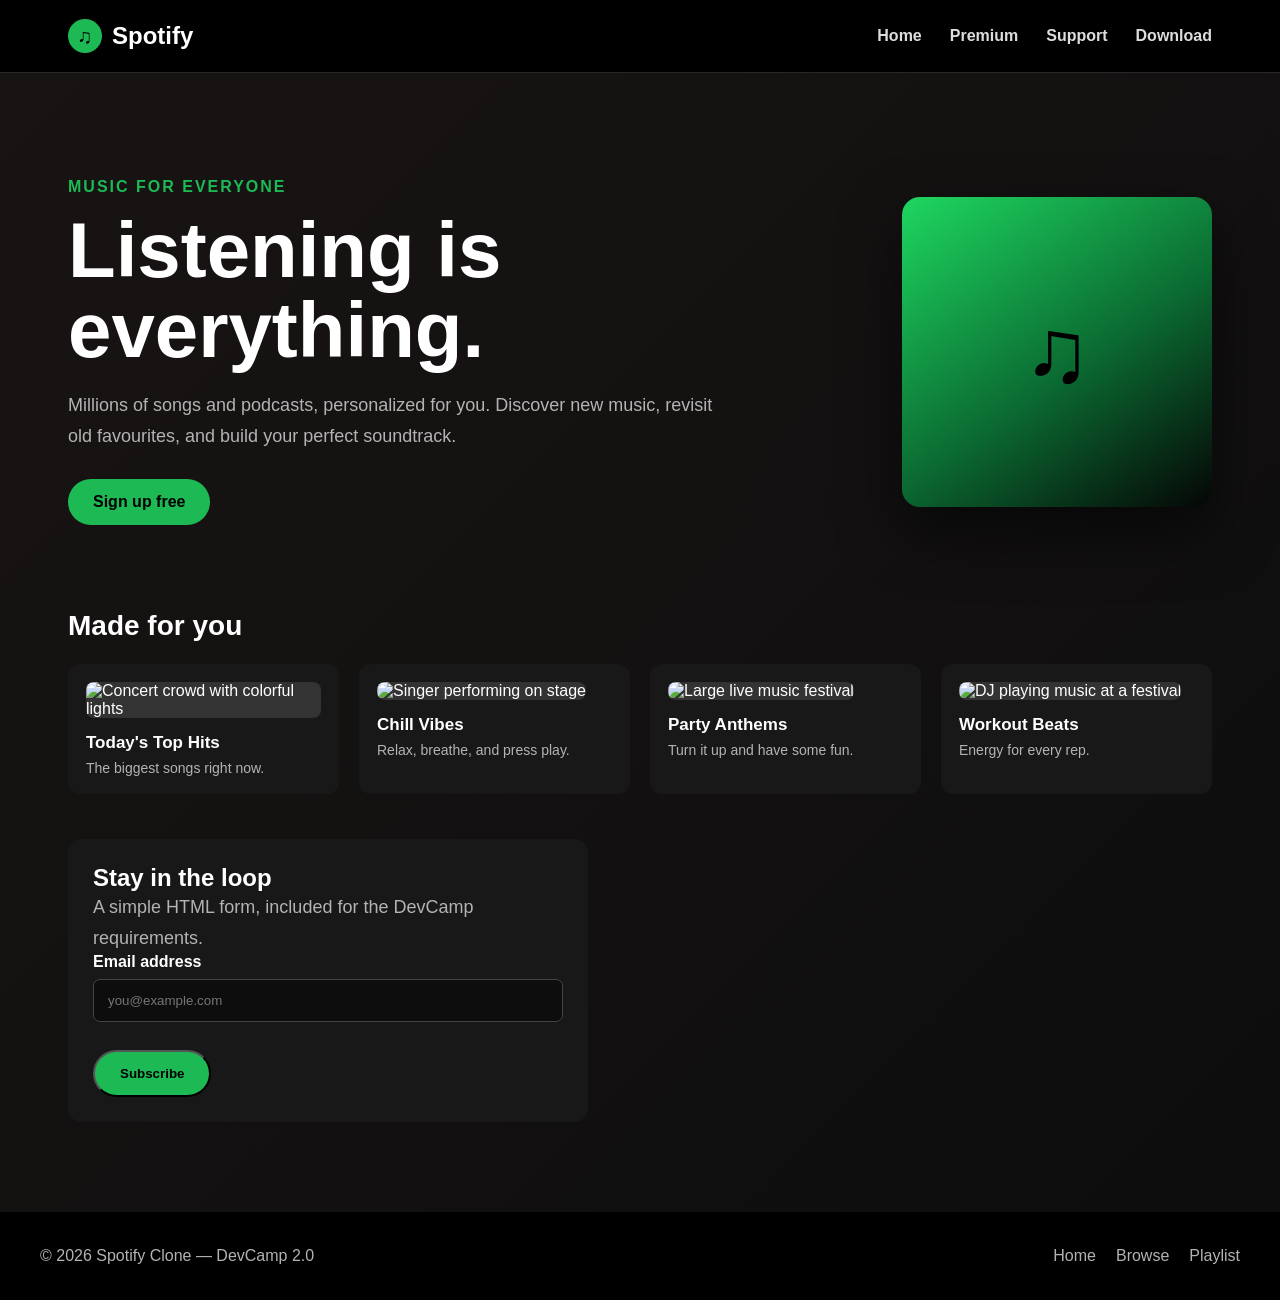
==== index.html @ c549fef0 "HELLO" ====
<!DOCTYPE html>
<html lang="en">
<head><meta charset="UTF-8"><meta name="viewport" content="width=device-width,initial-scale=1.0">
<title>Spotify Clone | Home</title><link rel="stylesheet" href="style.css"></head>
<body>
<header><nav class="navbar">
<a class="logo" href="index.html"><span class="logo-mark">♫</span>Spotify</a>
<div class="nav-links"><a href="index.html">Home</a><a href="browse.html">Premium</a><a href="browse.html">Support</a><a href="browse.html">Download</a></div>
</nav></header>
<main>
<section class="hero">
<div class="hero-copy"><div class="eyebrow">Music for everyone</div><h1>Listening is everything.</h1>
<p>Millions of songs and podcasts, personalized for you. Discover new music, revisit old favourites, and build your perfect soundtrack.</p>
<a class="btn" href="browse.html">Sign up free</a></div>
<div class="hero-art" aria-label="Spotify style artwork"><span>♫</span></div>
</section>
<section id="featured"><h2 class="section-title">Made for you</h2>
<div class="card-row">
<a class="card" href="playlist.html"><img class="cover" src="https://images.unsplash.com/photo-1514525253161-7a46d19cd819?auto=format&fit=crop&w=700&q=80" alt="Concert crowd with colorful lights"><h3>Today's Top Hits</h3><p>The biggest songs right now.</p></a>
<a class="card" href="playlist.html"><img class="cover" src="https://images.unsplash.com/photo-1516280440614-37939bbacd81?auto=format&fit=crop&w=700&q=80" alt="Singer performing on stage"><h3>Chill Vibes</h3><p>Relax, breathe, and press play.</p></a>
<a class="card" href="playlist.html"><img class="cover" src="https://images.unsplash.com/photo-1492684223066-81342ee5ff30?auto=format&fit=crop&w=700&q=80" alt="Large live music festival"><h3>Party Anthems</h3><p>Turn it up and have some fun.</p></a>
<a class="card" href="playlist.html"><img class="cover" src="https://images.unsplash.com/photo-1524368535928-5b5e00ddc76b?auto=format&fit=crop&w=700&q=80" alt="DJ playing music at a festival"><h3>Workout Beats</h3><p>Energy for every rep.</p></a>
</div></section>
<form action="#" method="get"><h2>Stay in the loop</h2><p class="page-intro">A simple HTML form, included for the DevCamp requirements.</p><label for="email">Email address</label><input id="email" name="email" type="email" placeholder="you@example.com" required><button class="btn" type="submit">Subscribe</button></form>
</main>
<footer><div class="footer-inner"><span>© 2026 Spotify Clone — DevCamp 2.0</span><div class="footer-links"><a href="index.html">Home</a><a href="browse.html">Browse</a><a href="playlist.html">Playlist</a></div></div></footer>
</body>
</html>
---- style.css ----
*{box-sizing:border-box;margin:0;padding:0}
:root{--green:#1DB954;--black:#191414;--dark:#121212;--card:#181818;--muted:#b3b3b3;--white:#fff}
body{font-family:Arial,Helvetica,sans-serif;background:linear-gradient(135deg,#191414,#0d0d0d);color:var(--white);min-height:100vh}
a{color:inherit;text-decoration:none}
header{background:#000;position:sticky;top:0;z-index:10;border-bottom:1px solid #282828}
.navbar{max-width:1200px;margin:auto;min-height:72px;padding:0 28px;display:flex;align-items:center;justify-content:space-between;gap:25px}
.logo{display:flex;align-items:center;gap:10px;font-size:24px;font-weight:800}
.logo-mark{width:34px;height:34px;border-radius:50%;background:var(--green);display:grid;place-items:center;color:#000;font-size:20px}
.nav-links{display:flex;align-items:center;gap:28px;font-weight:700}
.nav-links a{color:#ddd;transition:.2s}
.nav-links a:hover{color:var(--green)}
.nav-cta{background:var(--green);color:#000!important;padding:10px 18px;border-radius:999px}
main{max-width:1200px;margin:auto;padding:55px 28px 90px}
.hero{min-height:420px;display:flex;align-items:center;justify-content:space-between;gap:40px;padding:50px 0}
.hero-copy{max-width:650px}
.eyebrow{color:var(--green);font-weight:800;text-transform:uppercase;letter-spacing:2px;margin-bottom:15px}
h1{font-size:clamp(42px,7vw,78px);line-height:1.02;margin-bottom:20px}
.hero p,.page-intro{color:var(--muted);font-size:18px;line-height:1.7;max-width:650px}
.btn{display:inline-block;margin-top:28px;background:var(--green);color:#000;font-weight:800;padding:14px 25px;border-radius:999px;transition:.2s}
.btn:hover{transform:scale(1.04);background:#35e36d}
.hero-art{width:310px;height:310px;border-radius:18px;background:linear-gradient(145deg,#1ed760,#0b6b32 55%,#050505);display:grid;place-items:center;box-shadow:0 25px 60px #0008}
.hero-art span{font-size:90px;font-weight:900;color:#000}
.section-title{font-size:28px;margin:35px 0 22px}
.card-row,.genre-grid{display:flex;flex-wrap:wrap;gap:20px}
.card{background:var(--card);padding:18px;border-radius:12px;width:calc(25% - 15px);min-width:200px;transition:.25s}
.card:hover{background:#242424;transform:translateY(-5px)}
.cover{width:100%;aspect-ratio:1;border-radius:8px;object-fit:cover;background:#333}
.card h3{font-size:17px;margin-top:15px}
.card p{color:var(--muted);font-size:14px;margin-top:7px}
.genre{height:190px;display:flex;align-items:flex-end;padding:22px;border-radius:14px;overflow:hidden;position:relative;font-size:25px;font-weight:800}
.genre:after{content:"";position:absolute;inset:0;background:linear-gradient(transparent 25%,#0009)}
.genre span{position:relative;z-index:1}
.genre-pop{background:linear-gradient(135deg,#e94f9a,#5b2cff)}
.genre-hiphop{background:linear-gradient(135deg,#f5a623,#a00000)}
.genre-chill{background:linear-gradient(135deg,#25c6da,#2547a8)}
.genre-workout{background:linear-gradient(135deg,#73d216,#087a48)}
.genre-grid .genre{width:calc(50% - 10px)}
.playlist-header{display:flex;align-items:end;gap:30px;padding:35px 0}
.playlist-cover{width:250px;height:250px;border-radius:12px;object-fit:cover}
.playlist-info h1{font-size:55px;margin:8px 0}
.playlist-info p{color:var(--muted);line-height:1.6}
.play-btn{display:inline-block;background:var(--green);color:#000;font-weight:800;border-radius:999px;padding:13px 24px;margin-top:20px}
.track-table{width:100%;border-collapse:collapse;margin-top:25px;background:#151515;border-radius:12px;overflow:hidden}
.track-table th,.track-table td{text-align:left;padding:17px 18px;border-bottom:1px solid #292929}
.track-table th{color:var(--muted);font-size:13px;text-transform:uppercase;letter-spacing:1px}
.track-table tr:hover td{background:#202020}
.track-no{color:var(--muted);width:60px}
.duration{color:var(--muted);width:120px}
form{margin-top:45px;max-width:520px;background:var(--card);padding:25px;border-radius:14px}
label{display:block;margin-bottom:8px;font-weight:700}
input{width:100%;padding:13px 14px;border:1px solid #444;border-radius:7px;background:#0d0d0d;color:#fff}
footer{background:#000;padding:35px 28px;color:var(--muted)}
.footer-inner{max-width:1200px;margin:auto;display:flex;justify-content:space-between;gap:25px;flex-wrap:wrap}
.footer-links{display:flex;gap:20px;flex-wrap:wrap}
.footer-links a:hover{color:var(--green)}
#featured{scroll-margin-top:90px}
@media(max-width:760px){
 .navbar{padding:14px 18px;align-items:flex-start}.nav-links{gap:12px;font-size:13px;flex-wrap:wrap;justify-content:flex-end}.logo{font-size:19px}
 main{padding:35px 18px 70px}.hero{flex-direction:column;align-items:flex-start}.hero-art{width:230px;height:230px}.hero-art span{font-size:70px}
 .card{width:calc(50% - 10px);min-width:0}.genre-grid .genre{width:100%}
 .playlist-header{flex-direction:column;align-items:flex-start}.playlist-cover{width:210px;height:210px}.playlist-info h1{font-size:40px}
 .track-table th,.track-table td{padding:13px 8px;font-size:13px}
}
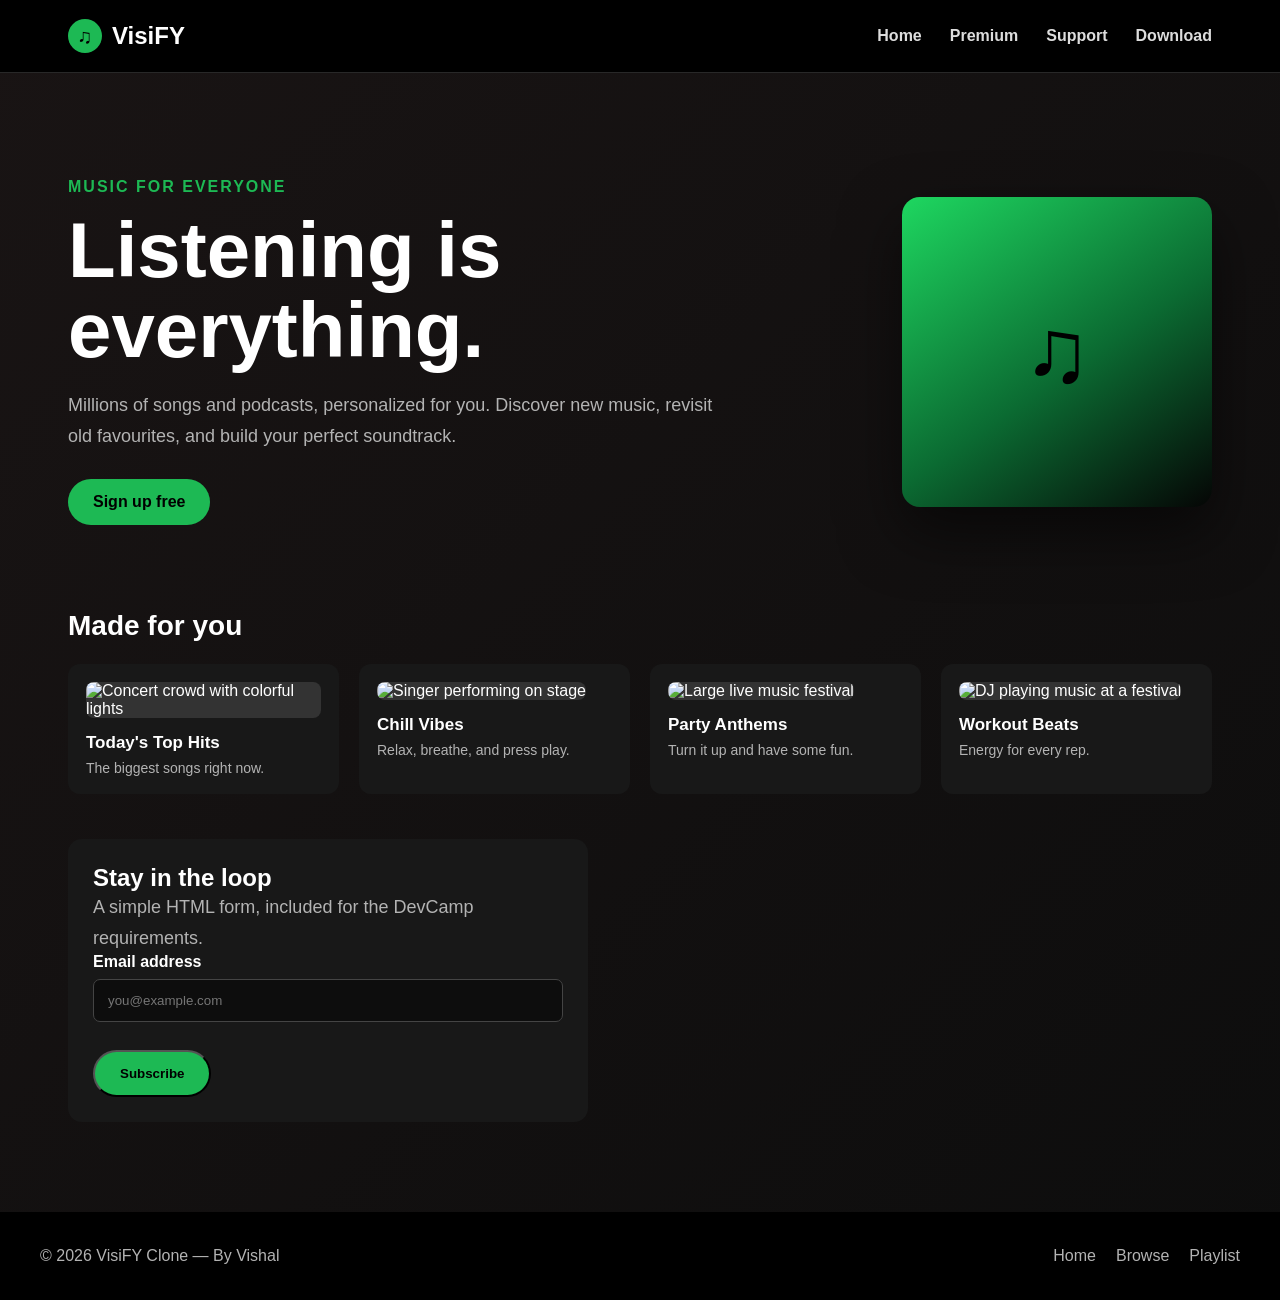
==== commit fb2d182d: "hello2" ====
--- a/index.html
+++ b/index.html
@@ -1,10 +1,11 @@
 <!DOCTYPE html>
 <html lang="en">
-<head><meta charset="UTF-8"><meta name="viewport" content="width=device-width,initial-scale=1.0">
-<title>Spotify Clone | Home</title><link rel="stylesheet" href="style.css"></head>
+<head>
+    <meta charset="UTF-8"><meta name="viewport" content="width=device-width,initial-scale=1.0">
+<title>VisiFY Clone | Home</title><link rel="stylesheet" href="style.css"></head>
 <body>
 <header><nav class="navbar">
-<a class="logo" href="index.html"><span class="logo-mark">♫</span>Spotify</a>
+<a class="logo" href="index.html"><span class="logo-mark">♫</span>VisiFY</a>
 <div class="nav-links"><a href="index.html">Home</a><a href="browse.html">Premium</a><a href="browse.html">Support</a><a href="browse.html">Download</a></div>
 </nav></header>
 <main>
@@ -12,7 +13,7 @@
 <div class="hero-copy"><div class="eyebrow">Music for everyone</div><h1>Listening is everything.</h1>
 <p>Millions of songs and podcasts, personalized for you. Discover new music, revisit old favourites, and build your perfect soundtrack.</p>
 <a class="btn" href="browse.html">Sign up free</a></div>
-<div class="hero-art" aria-label="Spotify style artwork"><span>♫</span></div>
+<div class="hero-art" aria-label="VisiFY style artwork"><span>♫</span></div>
 </section>
 <section id="featured"><h2 class="section-title">Made for you</h2>
 <div class="card-row">
@@ -23,6 +24,6 @@
 </div></section>
 <form action="#" method="get"><h2>Stay in the loop</h2><p class="page-intro">A simple HTML form, included for the DevCamp requirements.</p><label for="email">Email address</label><input id="email" name="email" type="email" placeholder="you@example.com" required><button class="btn" type="submit">Subscribe</button></form>
 </main>
-<footer><div class="footer-inner"><span>© 2026 Spotify Clone — DevCamp 2.0</span><div class="footer-links"><a href="index.html">Home</a><a href="browse.html">Browse</a><a href="playlist.html">Playlist</a></div></div></footer>
+<footer><div class="footer-inner"><span>© 2026 VisiFY Clone — By Vishal</span><div class="footer-links"><a href="index.html">Home</a><a href="browse.html">Browse</a><a href="playlist.html">Playlist</a></div></div></footer>
 </body>
 </html>
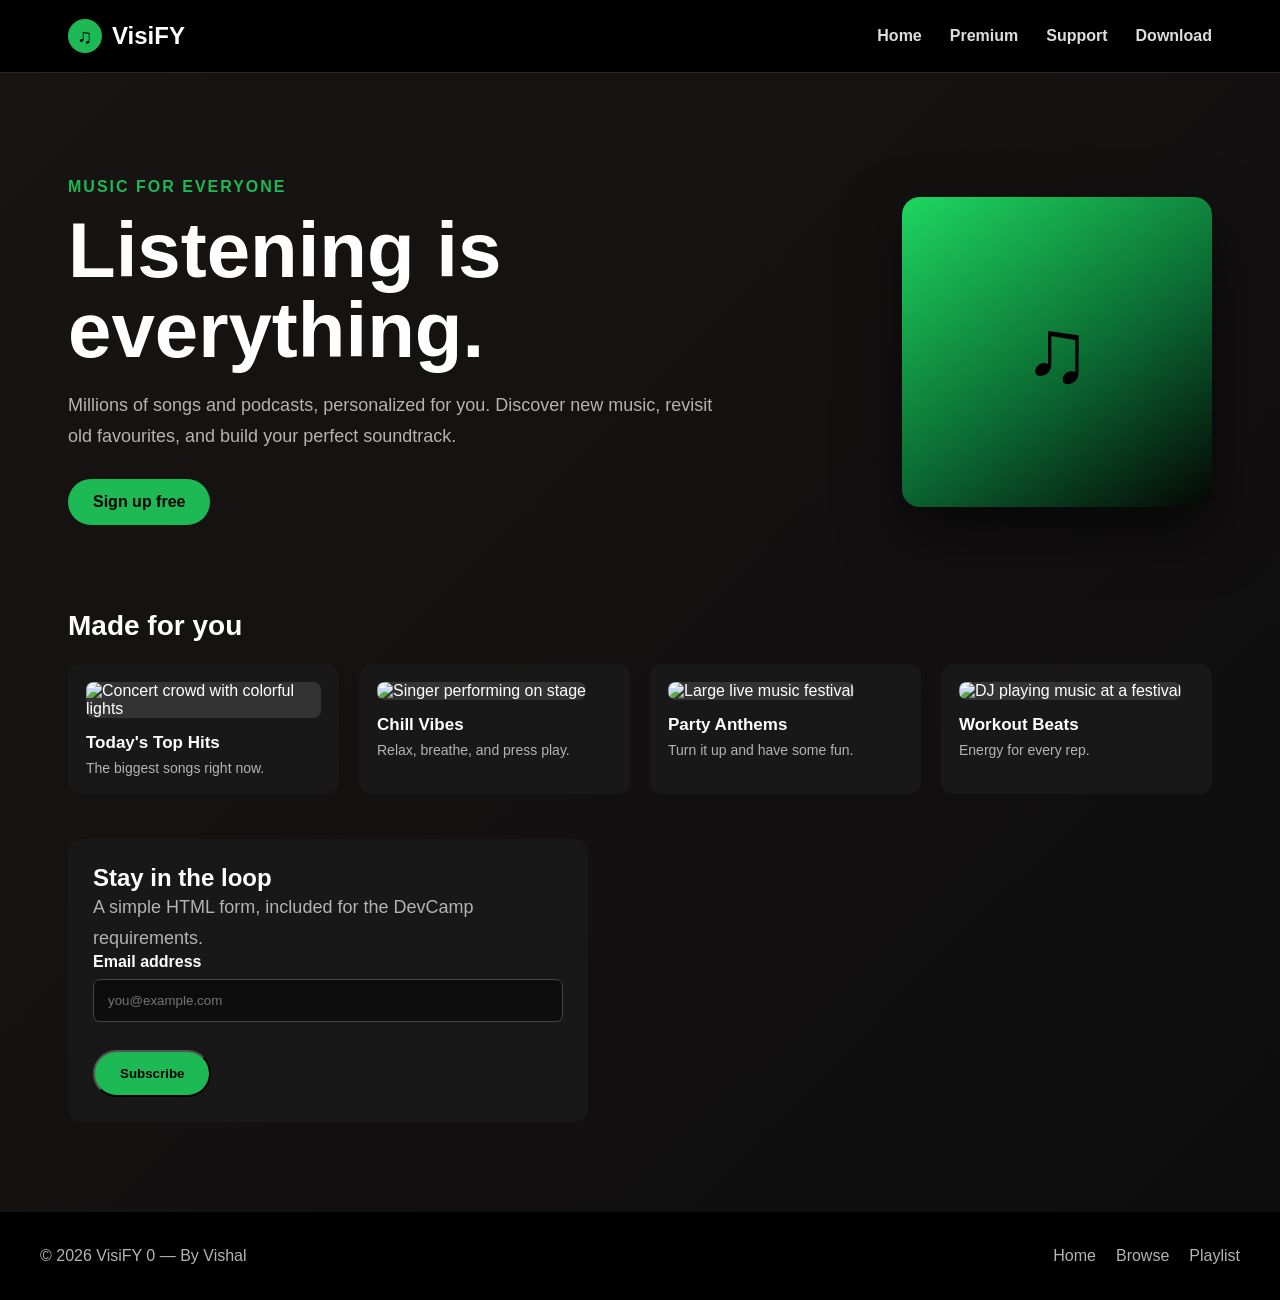
==== commit 197876f4: "hello 03" ====
--- a/index.html
+++ b/index.html
@@ -2,7 +2,7 @@
 <html lang="en">
 <head>
     <meta charset="UTF-8"><meta name="viewport" content="width=device-width,initial-scale=1.0">
-<title>VisiFY Clone | Home</title><link rel="stylesheet" href="style.css"></head>
+<title>VisiFY 0 | Home</title><link rel="stylesheet" href="style.css"></head>
 <body>
 <header><nav class="navbar">
 <a class="logo" href="index.html"><span class="logo-mark">♫</span>VisiFY</a>
@@ -24,6 +24,6 @@
 </div></section>
 <form action="#" method="get"><h2>Stay in the loop</h2><p class="page-intro">A simple HTML form, included for the DevCamp requirements.</p><label for="email">Email address</label><input id="email" name="email" type="email" placeholder="you@example.com" required><button class="btn" type="submit">Subscribe</button></form>
 </main>
-<footer><div class="footer-inner"><span>© 2026 VisiFY Clone — By Vishal</span><div class="footer-links"><a href="index.html">Home</a><a href="browse.html">Browse</a><a href="playlist.html">Playlist</a></div></div></footer>
+<footer><div class="footer-inner"><span>© 2026 VisiFY 0 — By Vishal</span><div class="footer-links"><a href="index.html">Home</a><a href="browse.html">Browse</a><a href="playlist.html">Playlist</a></div></div></footer>
 </body>
 </html>
